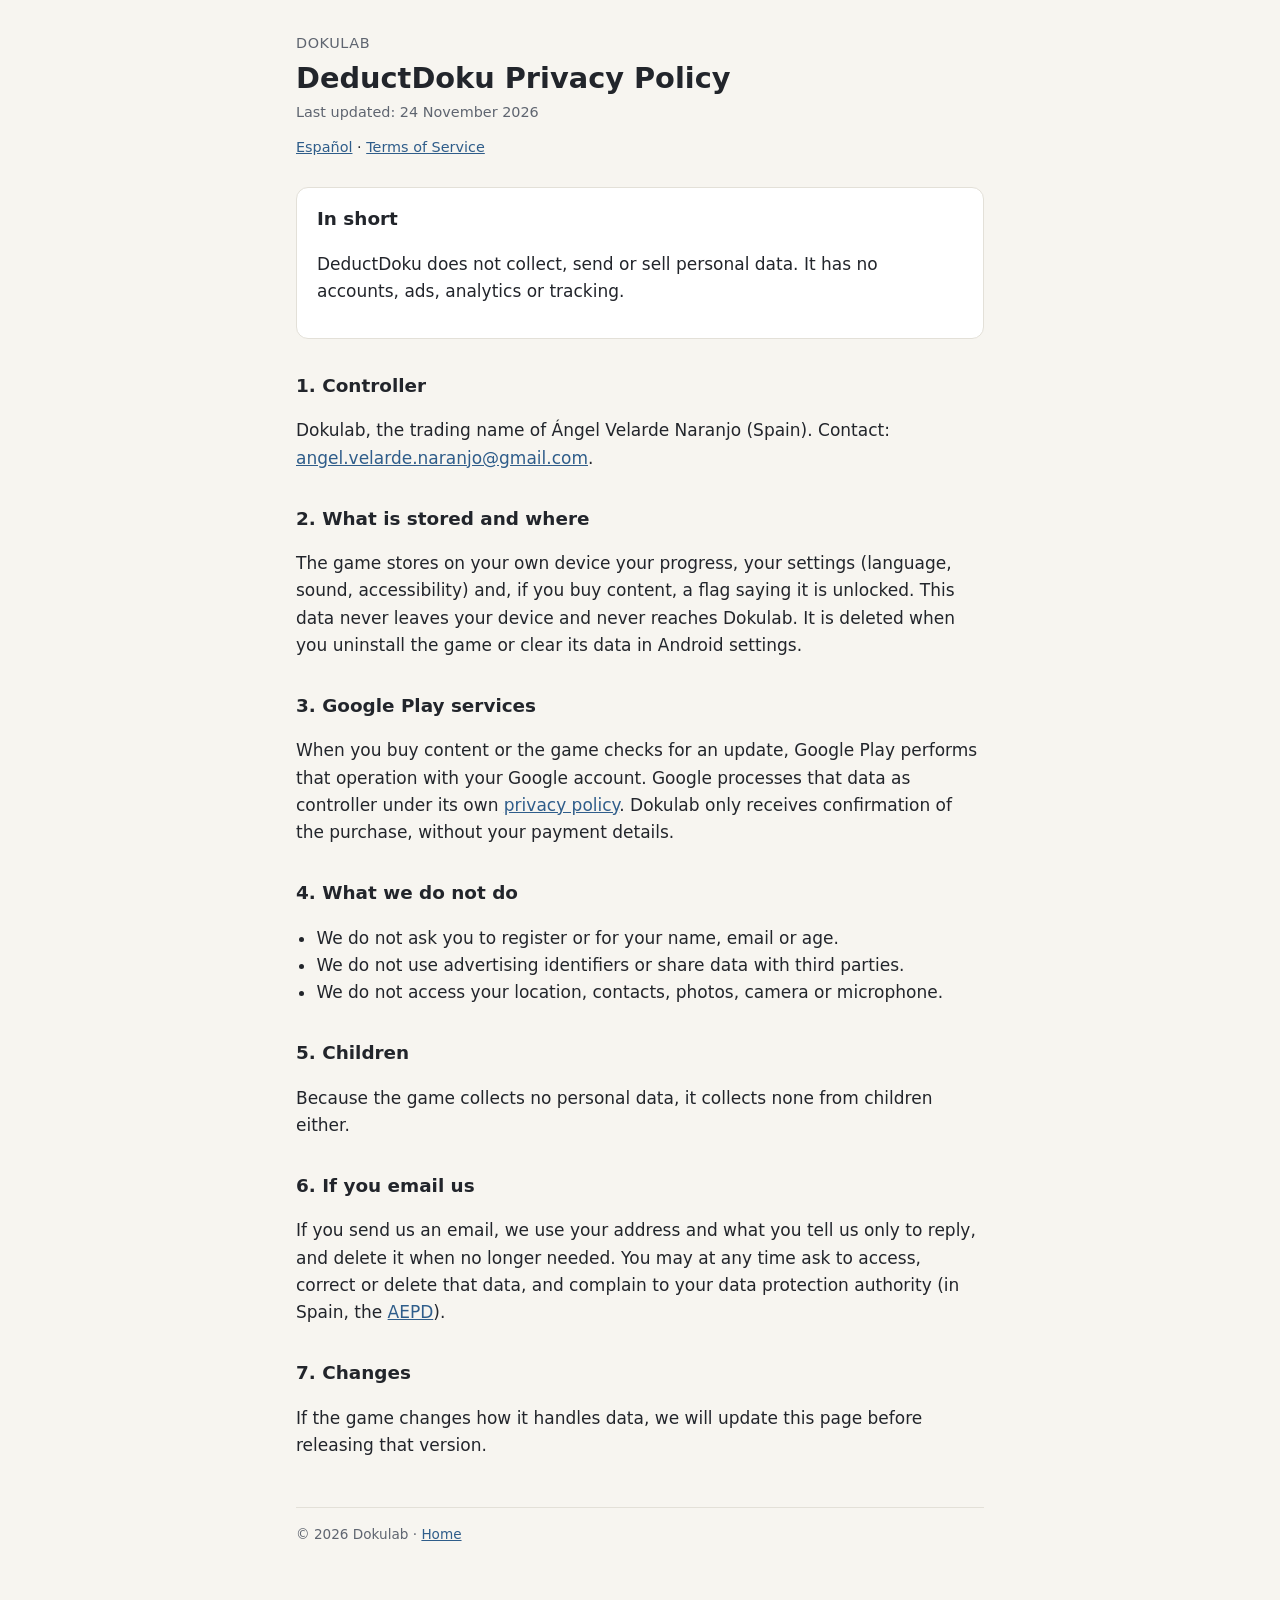
==== deductdoku/en/privacy.html @ 61e8fc98 "Add files via upload" ====
<!doctype html>
<html lang="en">
<head>
<meta charset="utf-8">
<meta name="viewport" content="width=device-width, initial-scale=1">
<title>Privacy · DeductDoku</title>
<link rel="stylesheet" href="../../style.css">
</head>
<body>
<main>
<header>
  <div class="brand">Dokulab</div>
  <h1>DeductDoku Privacy Policy</h1>
  <p class="updated">Last updated: 24 November 2026</p>
  <nav class="lang"><a href="../es/privacidad.html">Español</a> · <a href="terms.html">Terms of Service</a></nav>
</header>

<div class="card">
  <h2>In short</h2>
  <p>DeductDoku does not collect, send or sell personal data. It has no accounts, ads, analytics or tracking.</p>
</div>

<h2>1. Controller</h2>
<p>Dokulab, the trading name of Ángel Velarde Naranjo (Spain). Contact: <a href="mailto:angel.velarde.naranjo@gmail.com">angel.velarde.naranjo@gmail.com</a>.</p>

<h2>2. What is stored and where</h2>
<p>The game stores on your own device your progress, your settings (language, sound, accessibility) and, if you buy content, a flag saying it is unlocked. This data never leaves your device and never reaches Dokulab. It is deleted when you uninstall the game or clear its data in Android settings.</p>

<h2>3. Google Play services</h2>
<p>When you buy content or the game checks for an update, Google Play performs that operation with your Google account. Google processes that data as controller under its own <a href="https://policies.google.com/privacy">privacy policy</a>. Dokulab only receives confirmation of the purchase, without your payment details.</p>

<h2>4. What we do not do</h2>
<ul>
  <li>We do not ask you to register or for your name, email or age.</li>
  <li>We do not use advertising identifiers or share data with third parties.</li>
  <li>We do not access your location, contacts, photos, camera or microphone.</li>
</ul>

<h2>5. Children</h2>
<p>Because the game collects no personal data, it collects none from children either.</p>

<h2>6. If you email us</h2>
<p>If you send us an email, we use your address and what you tell us only to reply, and delete it when no longer needed. You may at any time ask to access, correct or delete that data, and complain to your data protection authority (in Spain, the <a href="https://www.aepd.es">AEPD</a>).</p>

<h2>7. Changes</h2>
<p>If the game changes how it handles data, we will update this page before releasing that version.</p>

<footer>© 2026 Dokulab · <a href="../../index.html">Home</a></footer>
</main>
</body>
</html>
---- style.css ----
:root {
  --bg: #f7f5f0;
  --surface: #ffffff;
  --text: #22252b;
  --muted: #5f6570;
  --accent: #2f5d8a;
  --line: #e3e0d8;
}
@media (prefers-color-scheme: dark) {
  :root {
    --bg: #15171b;
    --surface: #1d2026;
    --text: #e8e6e1;
    --muted: #a3a8b1;
    --accent: #8fb8e0;
    --line: #2d3139;
  }
}
* { box-sizing: border-box; }
body {
  margin: 0;
  background: var(--bg);
  color: var(--text);
  font: 17px/1.6 system-ui, -apple-system, "Segoe UI", Roboto, sans-serif;
}
main {
  max-width: 720px;
  margin: 0 auto;
  padding: 32px 16px 64px;
}
header { margin-bottom: 28px; }
.brand { color: var(--muted); font-size: 0.9rem; letter-spacing: 0.04em; text-transform: uppercase; }
h1 { font-size: 1.8rem; line-height: 1.25; margin: 6px 0 4px; }
h2 { font-size: 1.15rem; margin: 32px 0 8px; }
.updated { color: var(--muted); font-size: 0.9rem; margin: 0; }
a { color: var(--accent); }
nav.lang { margin-top: 12px; font-size: 0.9rem; }
.card {
  background: var(--surface);
  border: 1px solid var(--line);
  border-radius: 12px;
  padding: 16px 20px;
  margin: 16px 0;
}
.card h2 { margin-top: 0; }
ul { padding-left: 1.2em; }
footer { margin-top: 48px; color: var(--muted); font-size: 0.85rem; border-top: 1px solid var(--line); padding-top: 16px; }
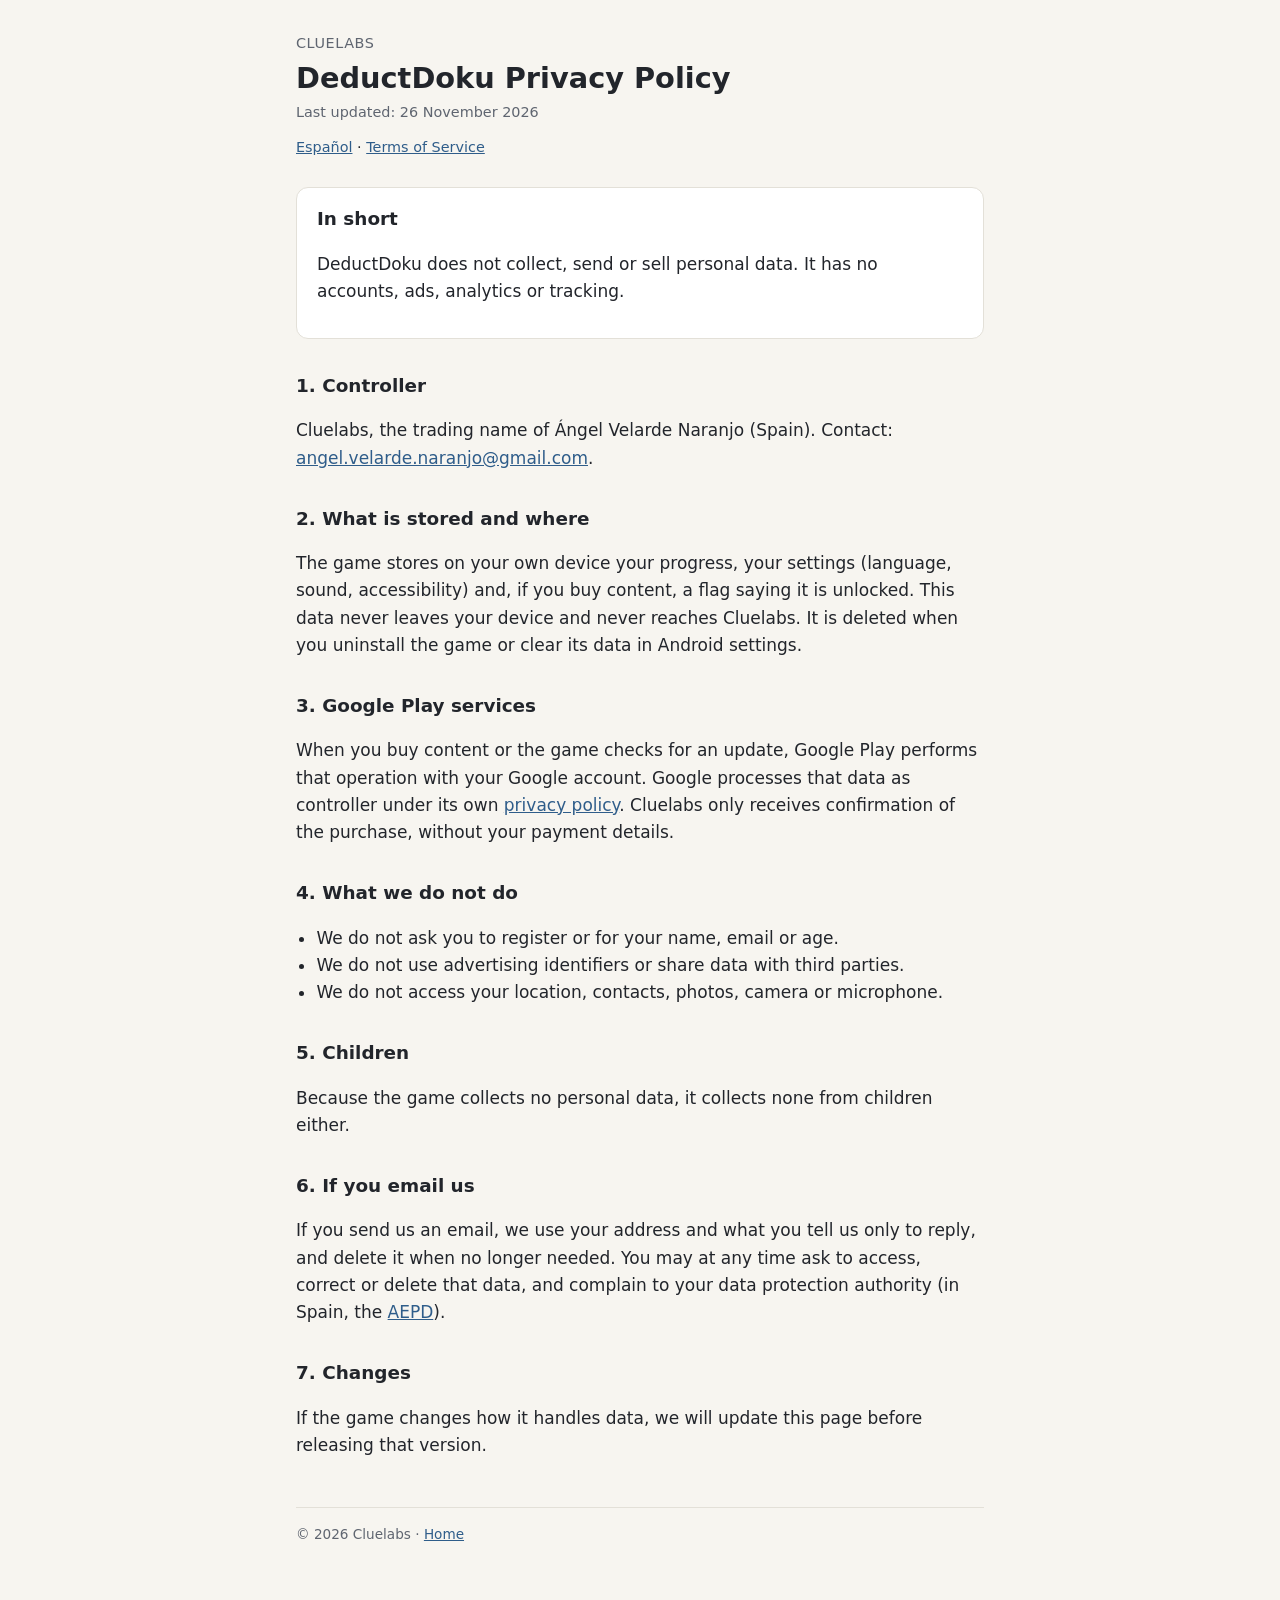
==== commit 80786414: "Developer name Cluelabs; legal pages for com.cluelabs.deductdoku" ====
--- a/deductdoku/en/privacy.html
+++ b/deductdoku/en/privacy.html
@@ -9,9 +9,9 @@
 <body>
 <main>
 <header>
-  <div class="brand">Dokulab</div>
+  <div class="brand">Cluelabs</div>
   <h1>DeductDoku Privacy Policy</h1>
-  <p class="updated">Last updated: 24 November 2026</p>
+  <p class="updated">Last updated: 26 November 2026</p>
   <nav class="lang"><a href="../es/privacidad.html">Español</a> · <a href="terms.html">Terms of Service</a></nav>
 </header>
 
@@ -21,13 +21,13 @@
 </div>
 
 <h2>1. Controller</h2>
-<p>Dokulab, the trading name of Ángel Velarde Naranjo (Spain). Contact: <a href="mailto:angel.velarde.naranjo@gmail.com">angel.velarde.naranjo@gmail.com</a>.</p>
+<p>Cluelabs, the trading name of Ángel Velarde Naranjo (Spain). Contact: <a href="mailto:angel.velarde.naranjo@gmail.com">angel.velarde.naranjo@gmail.com</a>.</p>
 
 <h2>2. What is stored and where</h2>
-<p>The game stores on your own device your progress, your settings (language, sound, accessibility) and, if you buy content, a flag saying it is unlocked. This data never leaves your device and never reaches Dokulab. It is deleted when you uninstall the game or clear its data in Android settings.</p>
+<p>The game stores on your own device your progress, your settings (language, sound, accessibility) and, if you buy content, a flag saying it is unlocked. This data never leaves your device and never reaches Cluelabs. It is deleted when you uninstall the game or clear its data in Android settings.</p>
 
 <h2>3. Google Play services</h2>
-<p>When you buy content or the game checks for an update, Google Play performs that operation with your Google account. Google processes that data as controller under its own <a href="https://policies.google.com/privacy">privacy policy</a>. Dokulab only receives confirmation of the purchase, without your payment details.</p>
+<p>When you buy content or the game checks for an update, Google Play performs that operation with your Google account. Google processes that data as controller under its own <a href="https://policies.google.com/privacy">privacy policy</a>. Cluelabs only receives confirmation of the purchase, without your payment details.</p>
 
 <h2>4. What we do not do</h2>
 <ul>
@@ -45,7 +45,7 @@
 <h2>7. Changes</h2>
 <p>If the game changes how it handles data, we will update this page before releasing that version.</p>
 
-<footer>© 2026 Dokulab · <a href="../../index.html">Home</a></footer>
+<footer>© 2026 Cluelabs · <a href="../../index.html">Home</a></footer>
 </main>
 </body>
 </html>
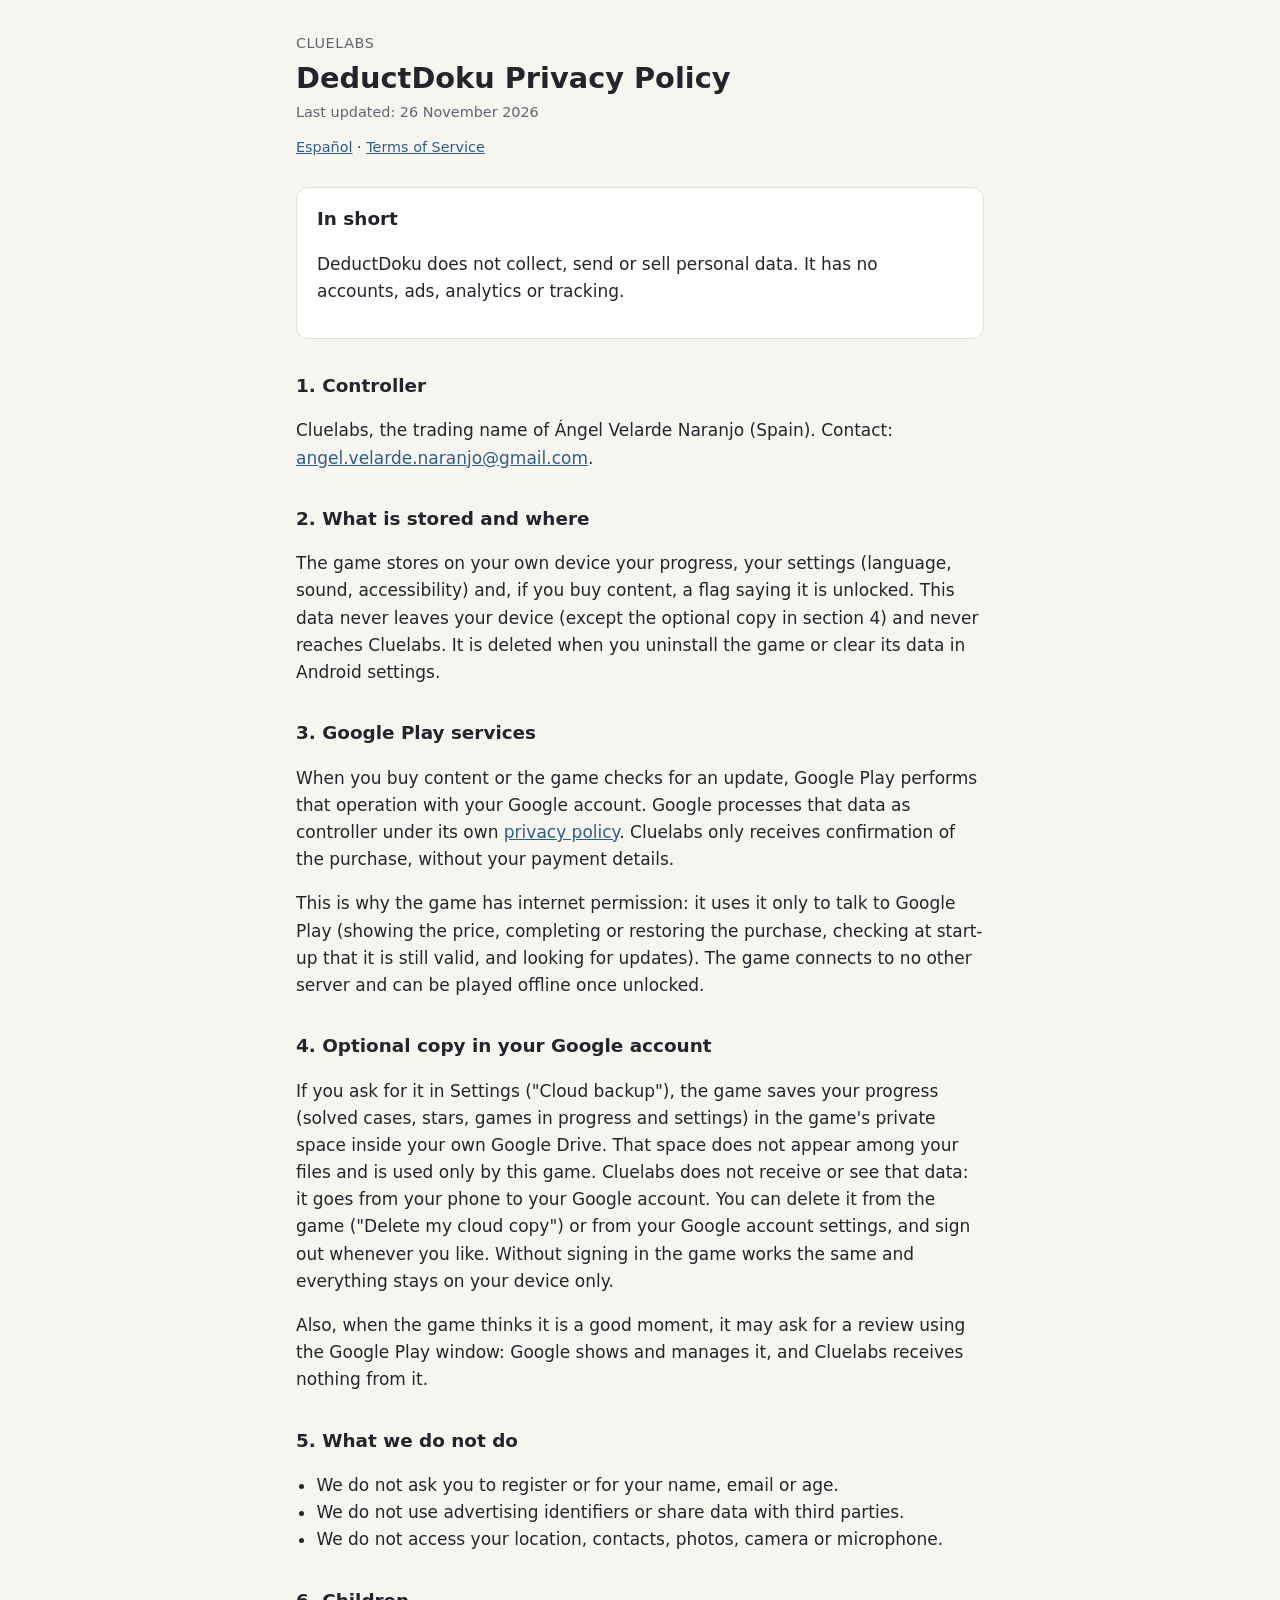
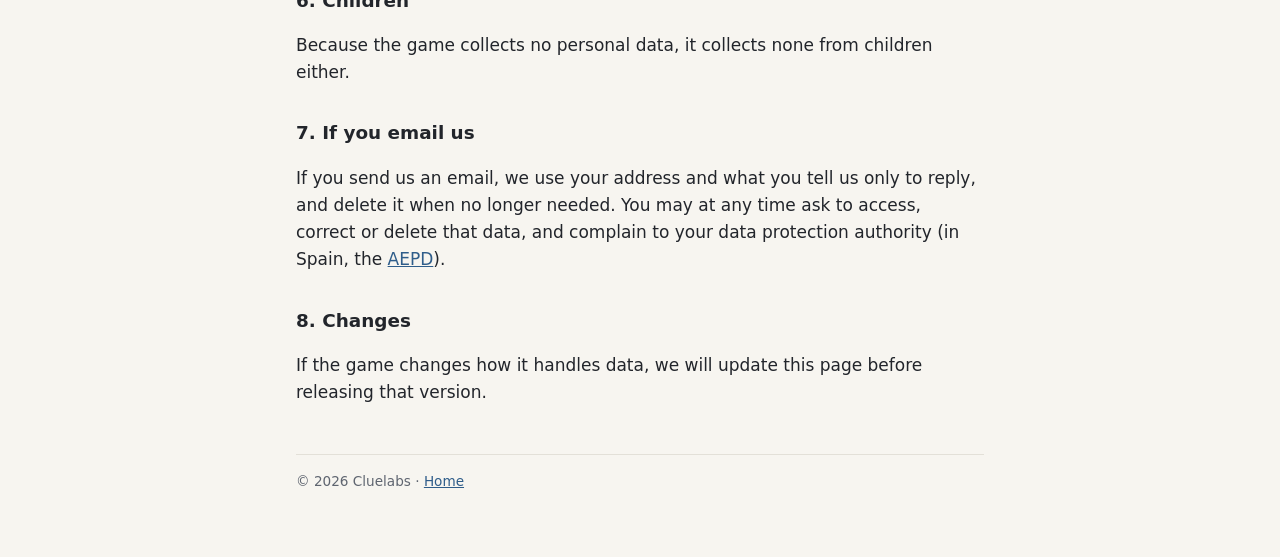
==== commit 3422a75c: "Privacy: Google Play purchase and optional Drive cloud save" ====
--- a/deductdoku/en/privacy.html
+++ b/deductdoku/en/privacy.html
@@ -24,25 +24,30 @@
 <p>Cluelabs, the trading name of Ángel Velarde Naranjo (Spain). Contact: <a href="mailto:angel.velarde.naranjo@gmail.com">angel.velarde.naranjo@gmail.com</a>.</p>
 
 <h2>2. What is stored and where</h2>
-<p>The game stores on your own device your progress, your settings (language, sound, accessibility) and, if you buy content, a flag saying it is unlocked. This data never leaves your device and never reaches Cluelabs. It is deleted when you uninstall the game or clear its data in Android settings.</p>
+<p>The game stores on your own device your progress, your settings (language, sound, accessibility) and, if you buy content, a flag saying it is unlocked. This data never leaves your device (except the optional copy in section 4) and never reaches Cluelabs. It is deleted when you uninstall the game or clear its data in Android settings.</p>
 
 <h2>3. Google Play services</h2>
 <p>When you buy content or the game checks for an update, Google Play performs that operation with your Google account. Google processes that data as controller under its own <a href="https://policies.google.com/privacy">privacy policy</a>. Cluelabs only receives confirmation of the purchase, without your payment details.</p>
+<p>This is why the game has internet permission: it uses it only to talk to Google Play (showing the price, completing or restoring the purchase, checking at start-up that it is still valid, and looking for updates). The game connects to no other server and can be played offline once unlocked.</p>
 
-<h2>4. What we do not do</h2>
+<h2>4. Optional copy in your Google account</h2>
+<p>If you ask for it in Settings ("Cloud backup"), the game saves your progress (solved cases, stars, games in progress and settings) in the game's private space inside your own Google Drive. That space does not appear among your files and is used only by this game. Cluelabs does not receive or see that data: it goes from your phone to your Google account. You can delete it from the game ("Delete my cloud copy") or from your Google account settings, and sign out whenever you like. Without signing in the game works the same and everything stays on your device only.</p>
+<p>Also, when the game thinks it is a good moment, it may ask for a review using the Google Play window: Google shows and manages it, and Cluelabs receives nothing from it.</p>
+
+<h2>5. What we do not do</h2>
 <ul>
   <li>We do not ask you to register or for your name, email or age.</li>
   <li>We do not use advertising identifiers or share data with third parties.</li>
   <li>We do not access your location, contacts, photos, camera or microphone.</li>
 </ul>
 
-<h2>5. Children</h2>
+<h2>6. Children</h2>
 <p>Because the game collects no personal data, it collects none from children either.</p>
 
-<h2>6. If you email us</h2>
+<h2>7. If you email us</h2>
 <p>If you send us an email, we use your address and what you tell us only to reply, and delete it when no longer needed. You may at any time ask to access, correct or delete that data, and complain to your data protection authority (in Spain, the <a href="https://www.aepd.es">AEPD</a>).</p>
 
-<h2>7. Changes</h2>
+<h2>8. Changes</h2>
 <p>If the game changes how it handles data, we will update this page before releasing that version.</p>
 
 <footer>© 2026 Cluelabs · <a href="../../index.html">Home</a></footer>
